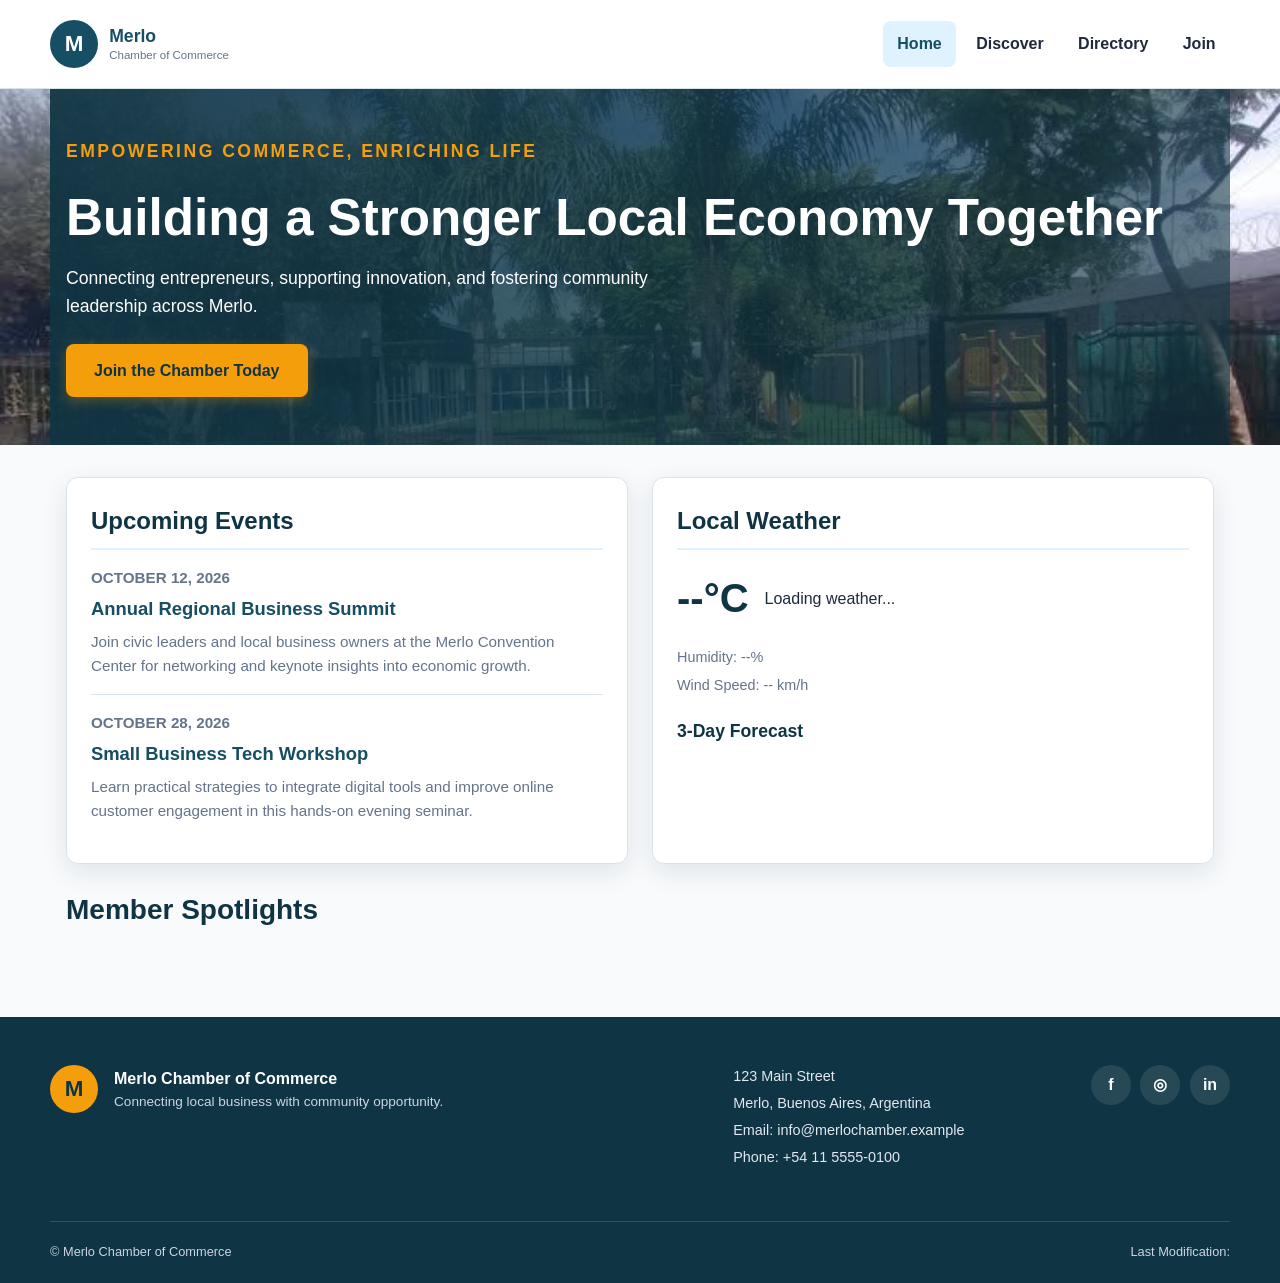
==== chamber/index.html @ 3660e8a4 "push" ====
<!DOCTYPE html>
<html lang="en">
<head>
    <meta charset="UTF-8">
    <meta name="viewport" content="width=device-width, initial-scale=1.0">

    <title>Home | Merlo Chamber of Commerce</title>
    <meta name="description" content="Welcome to the Merlo Chamber of Commerce. Explore local businesses, upcoming community events, current weather forecasts, and featured member spotlights.">
    <meta name="author" content="Tomas Lo Giudice">

    <meta property="og:title" content="Home | Merlo Chamber of Commerce">
    <meta property="og:description" content="Discover opportunities, connect with local businesses, and grow with the Merlo Chamber of Commerce.">
    <meta property="og:image" content="https://Tomas-Git20.github.io/wdd231/chamber/images/merlo-chamber-social.jpg">
    <meta property="og:url" content="https://example.com/chamber/index.html">
    <meta property="og:type" content="website">

    <link rel="icon" href="images/favicon.svg" type="image/svg+xml">

    <link rel="preconnect" href="https://fonts.googleapis.com">
    <link rel="preconnect" href="https://fonts.gstatic.com" crossorigin>
    <link href="https://fonts.googleapis.com/css2?family=Roboto:wght@400;500;700&display=swap" rel="stylesheet">

    <link rel="stylesheet" href="styles/normalize.css">
    <link rel="stylesheet" href="styles/small.css">
    <link rel="stylesheet" href="styles/larger.css">

    <script src="scripts/main.js" defer></script>
</head>

<body>
    <header class="site-header">
        <div class="header-container">
            <a class="brand" href="index.html" aria-label="Merlo Chamber of Commerce home">
                <span class="brand-mark">M</span>
                <span class="brand-text">
                    <strong>Merlo</strong>
                    <small>Chamber of Commerce</small>
                </span>
            </a>

            <button class="menu-button" id="menu-button" type="button"
                    aria-label="Open navigation menu"
                    aria-expanded="false"
                    aria-controls="primary-navigation">
                <span>☰</span>
            </button>

            <nav class="primary-navigation" id="primary-navigation" aria-label="Main navigation">
                <a class="active" href="index.html" aria-current="page">Home</a>
                <a href="discover.html">Discover</a>
                <a href="directory.html">Directory</a>
                <a href="join.html">Join</a>
            </nav>
        </div>
    </header>

    <main>
        <section class="hero-container">
            <div class="hero-image-wrapper">
                <img src="images/hero-large.jpg" 
                     srcset="images/hero-small.jpg 450w, images/hero-medium.jpg 800w, images/hero-large.jpg 1200w" 
                     sizes="100vw" 
                     alt="Aerial landscape view of Merlo community center" 
                     loading="eager" 
                     width="1200" 
                     height="600">
            </div>
            <div class="hero-overlay">
                <p class="eyebrow">Empowering Commerce, Enriching Life</p>
                <h1>Building a Stronger Local Economy Together</h1>
                <p>Connecting entrepreneurs, supporting innovation, and fostering community leadership across Merlo.</p>
                <a href="join.html" class="cta-button">Join the Chamber Today</a>
            </div>
        </section>

        <div class="home-grid">
            <section class="card events-section">
                <h2>Upcoming Events</h2>
                <div class="event-item">
                    <p class="event-date">October 12, 2026</p>
                    <h3>Annual Regional Business Summit</h3>
                    <p>Join civic leaders and local business owners at the Merlo Convention Center for networking and keynote insights into economic growth.</p>
                </div>
                <hr>
                <div class="event-item">
                    <p class="event-date">October 28, 2026</p>
                    <h3>Small Business Tech Workshop</h3>
                    <p>Learn practical strategies to integrate digital tools and improve online customer engagement in this hands-on evening seminar.</p>
                </div>
            </section>

            <section class="card weather-section">
                <h2>Local Weather</h2>
                <div id="weather-card-content" class="weather-content">
                    <div class="current-weather">
                        <span class="weather-temp" id="current-temp">--°C</span>
                        <div class="weather-icon-wrapper">
                            <img id="weather-icon" src="" alt="Weather condition icon" style="display:none;">
                            <span id="weather-description">Loading weather...</span>
                        </div>
                    </div>
                    <div class="weather-details">
                        <p>Humidity: <span id="humidity">--</span>%</p>
                        <p>Wind Speed: <span id="wind-speed">--</span> km/h</p>
                    </div>
                    <h3>3-Day Forecast</h3>
                    <div class="forecast-container" id="forecast-container">
                    </div>
                </div>
            </section>

            <section class="spotlights-section">
                <h2>Member Spotlights</h2>
                <div class="spotlights-grid" id="spotlights-grid">
                </div>
            </section>
        </div>
    </main>

    <footer class="site-footer">
        <div class="footer-container">
            <div class="footer-brand">
                <div class="footer-logo">M</div>
                <div>
                    <h2>Merlo Chamber of Commerce</h2>
                    <p>Connecting local business with community opportunity.</p>
                </div>
            </div>

            <div class="footer-contact">
                <p>123 Main Street</p>
                <p>Merlo, Buenos Aires, Argentina</p>
                <p>Email: info@merlochamber.example</p>
                <p>Phone: +54 11 5555-0100</p>
            </div>

            <div class="social-links" aria-label="Social media links">
                <a href="#" aria-label="Facebook">f</a>
                <a href="#" aria-label="Instagram">◎</a>
                <a href="#" aria-label="LinkedIn">in</a>
            </div>
        </div>

        <div class="footer-bottom">
            <p>
                &copy; <span id="current-year"></span>
                Merlo Chamber of Commerce
            </p>
            <p>
                Last Modification:
                <span id="last-modified"></span>
            </p>
        </div>
    </footer>
</body>
</html>
---- chamber/styles/small.css ----
/* =========================================================
   Merlo Chamber of Commerce
   Small-screen styles
   ========================================================= */

:root {
    --primary: #164e63;
    --primary-dark: #0f3443;
    --secondary: #f59e0b;
    --secondary-dark: #c77700;
    --accent: #e0f2fe;
    --background: #f8fafc;
    --surface: #ffffff;
    --text: #1e293b;
    --muted: #64748b;
    --border: #dbe3ea;
    --success: #166534;
    --shadow: 0 8px 24px rgba(15, 52, 67, 0.10);
    --radius: 12px;
    --max-width: 1180px;
}

/* ---------- Base ---------- */

body {
    background: var(--background);
    color: var(--text);
    font-family: Arial, Helvetica, sans-serif;
    font-size: 16px;
    line-height: 1.6;
}

a {
    text-decoration: none;
}

a:focus-visible,
button:focus-visible {
    outline: 3px solid var(--secondary);
    outline-offset: 3px;
}

/* ---------- Header ---------- */

.site-header {
    background: var(--surface);
    border-bottom: 1px solid var(--border);
    position: relative;
    z-index: 10;
}

.header-container {
    align-items: center;
    display: flex;
    justify-content: space-between;
    margin: 0 auto;
    max-width: var(--max-width);
    min-height: 76px;
    padding: 0 1rem;
}

.brand {
    align-items: center;
    color: var(--primary);
    display: flex;
    gap: 0.7rem;
}

.brand-mark {
    align-items: center;
    background: var(--primary);
    border-radius: 50%;
    color: white;
    display: flex;
    font-size: 1.4rem;
    font-weight: 700;
    height: 48px;
    justify-content: center;
    width: 48px;
}

.brand-text {
    display: flex;
    flex-direction: column;
    line-height: 1.15;
}

.brand-text strong {
    font-size: 1.1rem;
}

.brand-text small {
    color: var(--muted);
    font-size: 0.72rem;
    margin-top: 0.2rem;
}

.menu-button {
    background: transparent;
    border: 0;
    color: var(--primary);
    font-size: 1.8rem;
    padding: 0.4rem;
}

.primary-navigation {
    background: var(--surface);
    display: none;
    left: 0;
    padding: 1rem;
    position: absolute;
    top: 76px;
    width: 100%;
}

.primary-navigation.open {
    display: flex;
    flex-direction: column;
}

.primary-navigation a {
    border-radius: 8px;
    color: var(--text);
    font-weight: 700;
    padding: 0.75rem 1rem;
}

.primary-navigation a:hover,
.primary-navigation a.active {
    background: var(--accent);
    color: var(--primary);
}

/* ---------- Hero ---------- */

.page-hero {
    align-items: center;
    background:
        linear-gradient(
            rgba(15, 52, 67, 0.88),
            rgba(22, 78, 99, 0.88)
        ),
        url("../images/merlo-chamber-social.jpg") center / cover;
    color: white;
    display: flex;
    min-height: 300px;
    padding: 3rem 1rem;
}

.hero-content {
    margin: 0 auto;
    max-width: var(--max-width);
    width: 100%;
}

.eyebrow {
    color: var(--secondary);
    font-size: 0.8rem;
    font-weight: 800;
    letter-spacing: 0.14em;
    margin-bottom: 0.5rem;
    text-transform: uppercase;
}

.page-hero h1 {
    font-size: clamp(2.2rem, 9vw, 4rem);
    line-height: 1.05;
    margin-bottom: 1rem;
}

.page-hero p:last-child {
    font-size: 1.05rem;
    max-width: 600px;
}

/* ---------- Directory ---------- */

.directory-section {
    margin: 0 auto;
    max-width: var(--max-width);
    padding: 3rem 1rem 4rem;
}

.section-heading {
    margin-bottom: 2rem;
}

.section-heading h2 {
    color: var(--primary-dark);
    font-size: 2rem;
    line-height: 1.2;
    margin-bottom: 0.5rem;
}

.section-heading p:last-child {
    color: var(--muted);
}

.view-controls {
    display: flex;
    gap: 0.5rem;
    margin-top: 1.5rem;
}

.view-button {
    align-items: center;
    background: var(--surface);
    border: 2px solid var(--border);
    border-radius: 8px;
    color: var(--primary);
    display: flex;
    font-weight: 700;
    gap: 0.4rem;
    padding: 0.65rem 1rem;
}

.view-button:hover,
.view-button.active {
    background: var(--primary);
    border-color: var(--primary);
    color: white;
}

.directory-status {
    color: var(--muted);
    margin-bottom: 1.25rem;
}

.directory-status.error {
    color: #b91c1c;
}

/* ---------- Member Grid ---------- */

.member-grid {
    display: grid;
    gap: 1.25rem;
    grid-template-columns: 1fr;
}

.member-card {
    background: var(--surface);
    border: 1px solid var(--border);
    border-radius: var(--radius);
    box-shadow: var(--shadow);
    overflow: hidden;
    transition: box-shadow 0.2s ease, transform 0.2s ease;
}

.member-card:hover {
    box-shadow: 0 12px 30px rgba(15, 52, 67, 0.16);
    transform: translateY(-3px);
}

.member-image {
    background: #e2e8f0;
    height: 190px;
    object-fit: cover;
    width: 100%;
}

.member-content {
    padding: 1.25rem;
}

.member-level {
    background: var(--accent);
    border-radius: 999px;
    color: var(--primary);
    display: inline-block;
    font-size: 0.72rem;
    font-weight: 800;
    margin-bottom: 0.75rem;
    padding: 0.3rem 0.7rem;
    text-transform: uppercase;
}

.member-level.gold {
    background: #fef3c7;
    color: #92400e;
}

.member-level.silver {
    background: #e2e8f0;
    color: #475569;
}

.member-level.member {
    background: #dcfce7;
    color: var(--success);
}

.member-card h3 {
    color: var(--primary-dark);
    font-size: 1.3rem;
    line-height: 1.25;
    margin-bottom: 0.75rem;
}

.member-description {
    color: var(--muted);
    font-size: 0.94rem;
    margin-bottom: 1rem;
}

.member-details {
    border-top: 1px solid var(--border);
    padding-top: 1rem;
}

.member-details p {
    font-size: 0.9rem;
    margin-bottom: 0.4rem;
}

.member-details strong {
    color: var(--primary-dark);
}

.member-details a {
    color: var(--primary);
    font-weight: 700;
    overflow-wrap: anywhere;
}

.member-details a:hover {
    color: var(--secondary-dark);
    text-decoration: underline;
}

/* ---------- List View ---------- */

.member-grid.list-view {
    display: flex;
    flex-direction: column;
    gap: 0.75rem;
}

.list-view .member-card {
    display: grid;
    grid-template-columns: 1fr;
}

.list-view .member-image {
    display: none;
}

.list-view .member-content {
    padding: 1rem 1.25rem;
}

.list-view .member-description {
    margin-bottom: 0.6rem;
}

.list-view .member-details {
    align-items: center;
    display: flex;
    flex-wrap: wrap;
    gap: 0.5rem 1.5rem;
}

.list-view .member-details p {
    margin: 0;
}

/* ---------- Index/Home Specific Components ---------- */

/* Dynamic Hero Container using img tag */
.hero-container {
    position: relative;
    width: 100%;
    min-height: 350px;
    display: flex;
    align-items: center;
    overflow: hidden;
    background: var(--primary-dark);
}

.hero-image-wrapper {
    position: absolute;
    top: 0;
    left: 0;
    width: 100%;
    height: 100%;
    z-index: 1;
}

.hero-image-wrapper img {
    width: 100%;
    height: 100%;
    object-fit: cover;
    display: block;
}

.hero-overlay {
    position: relative;
    z-index: 2;
    width: 100%;
    max-width: var(--max-width);
    margin: 0 auto;
    padding: 3rem 1rem;
    color: white;
    background: linear-gradient(90deg, rgba(15, 52, 67, 0.92) 0%, rgba(15, 52, 67, 0.6) 100%);
}

.hero-overlay h1 {
    font-size: clamp(2rem, 5vw, 3.2rem);
    line-height: 1.15;
    margin-bottom: 1rem;
}

.hero-overlay p {
    font-size: 1.1rem;
    max-width: 600px;
    margin-bottom: 1.5rem;
}

.cta-button {
    display: inline-block;
    background: var(--secondary);
    color: var(--primary-dark);
    font-weight: 700;
    padding: 0.85rem 1.75rem;
    border-radius: 8px;
    box-shadow: 0 4px 12px rgba(245, 158, 11, 0.3);
    transition: background 0.2s ease, transform 0.2s ease;
}

.cta-button:hover {
    background: var(--secondary-dark);
    color: white;
    transform: translateY(-2px);
}

/* Main Layout Grid for Home Page */
.home-grid {
    display: grid;
    grid-template-columns: 1fr;
    gap: 1.5rem;
    max-width: var(--max-width);
    margin: 2rem auto 4rem;
    padding: 0 1rem;
}

.card {
    background: var(--surface);
    border: 1px solid var(--border);
    border-radius: var(--radius);
    padding: 1.5rem;
    box-shadow: var(--shadow);
}

.card h2 {
    color: var(--primary-dark);
    font-size: 1.5rem;
    border-bottom: 2px solid var(--accent);
    padding-bottom: 0.5rem;
    margin-bottom: 1rem;
}

/* Events Section */
.event-item {
    margin-bottom: 1rem;
}

.event-date {
    color: var(--secondary-dark);
    font-weight: 700;
    font-size: 0.85rem;
    text-transform: uppercase;
}

.event-item h3 {
    color: var(--primary);
    font-size: 1.15rem;
    margin: 0.2rem 0 0.4rem;
}

.event-item p {
    color: var(--muted);
    font-size: 0.95rem;
}

.events-section hr {
    border: 0;
    border-top: 1px solid var(--border);
    margin: 1rem 0;
}

/* Weather Section */
.current-weather {
    display: flex;
    align-items: center;
    gap: 1rem;
    margin-bottom: 1rem;
}

.weather-temp {
    font-size: 2.5rem;
    font-weight: 700;
    color: var(--primary-dark);
}

.weather-icon-wrapper {
    display: flex;
    align-items: center;
    gap: 0.5rem;
}

.weather-icon-wrapper img {
    width: 50px;
    height: 50px;
}

.weather-details p {
    font-size: 0.9rem;
    color: var(--muted);
    margin-bottom: 0.25rem;
}

.weather-section h3 {
    font-size: 1.1rem;
    color: var(--primary-dark);
    margin: 1.25rem 0 0.75rem;
}

.forecast-container {
    display: grid;
    grid-template-columns: repeat(3, 1fr);
    gap: 0.75rem;
    text-align: center;
}

.forecast-item {
    background: var(--background);
    border: 1px solid var(--border);
    border-radius: 8px;
    padding: 0.5rem;
}

.forecast-day {
    font-size: 0.8rem;
    color: var(--primary);
}

.forecast-item img {
    width: 40px;
    height: 40px;
    margin: 0 auto;
    display: block;
}

.forecast-temp {
    font-weight: 700;
    color: var(--text);
    font-size: 0.95rem;
}

/* Member Spotlights Section */
.spotlights-section {
    grid-column: 1 / -1;
}

.spotlights-section h2 {
    color: var(--primary-dark);
    font-size: 1.75rem;
    margin-bottom: 1.25rem;
}

.spotlights-grid {
    display: grid;
    grid-template-columns: 1fr;
    gap: 1.25rem;
}

.spotlight-card {
    background: var(--surface);
    border: 1px solid var(--border);
    border-radius: var(--radius);
    padding: 1.5rem;
    box-shadow: var(--shadow);
    display: flex;
    flex-direction: column;
    justify-content: space-between;
    position: relative;
}

.spotlight-card.gold {
    border-top: 4px solid #f59e0b;
}

.spotlight-card.silver {
    border-top: 4px solid #94a3b8;
}

.spotlight-header {
    display: flex;
    flex-direction: column;
    align-items: flex-start;
    gap: 0.5rem;
    margin-bottom: 1rem;
}

.spotlight-logo {
    max-height: 60px;
    max-width: 140px;
    object-fit: contain;
    margin-bottom: 0.5rem;
}

.spotlight-header h3 {
    color: var(--primary-dark);
    font-size: 1.25rem;
}

.membership-badge {
    display: inline-block;
    padding: 0.2rem 0.6rem;
    border-radius: 999px;
    font-size: 0.7rem;
    font-weight: 800;
    text-transform: uppercase;
}

.spotlight-card.gold .membership-badge {
    background: #fef3c7;
    color: #92400e;
}

.spotlight-card.silver .membership-badge {
    background: #e2e8f0;
    color: #475569;
}

.spotlight-details p {
    font-size: 0.9rem;
    margin-bottom: 0.3rem;
    color: var(--muted);
}

.spotlight-details strong {
    color: var(--text);
}

.spotlight-details a {
    color: var(--primary);
    font-weight: 700;
}

.spotlight-details a:hover {
    color: var(--secondary-dark);
    text-decoration: underline;
}

/* Responsive Media Queries for Home Page */
@media (min-width: 768px) {
    .home-grid {
        grid-template-columns: 1fr 1fr;
    }

    .spotlights-grid {
        grid-template-columns: repeat(auto-fit, minmax(280px, 1fr));
    }
}

/* ---------- Footer ---------- */

.site-footer {
    background: var(--primary-dark);
    color: #e2e8f0;
}

.footer-container {
    display: grid;
    gap: 2rem;
    margin: 0 auto;
    max-width: var(--max-width);
    padding: 2.5rem 1rem;
}

.footer-brand {
    align-items: center;
    display: flex;
    gap: 1rem;
}

.footer-logo {
    align-items: center;
    background: var(--secondary);
    border-radius: 50%;
    color: var(--primary-dark);
    display: flex;
    font-size: 1.4rem;
    font-weight: 900;
    height: 48px;
    justify-content: center;
    width: 48px;
}

.footer-brand h2 {
    color: white;
    font-size: 1rem;
}

.footer-brand p {
    color: #cbd5e1;
    font-size: 0.85rem;
}

.footer-contact {
    font-size: 0.9rem;
}

.footer-contact p {
    margin-bottom: 0.25rem;
}

.social-links {
    display: flex;
    gap: 0.6rem;
}

.social-links a {
    align-items: center;
    background: rgba(255, 255, 255, 0.1);
    border-radius: 50%;
    color: white;
    display: flex;
    font-weight: 800;
    height: 40px;
    justify-content: center;
    transition: background 0.2s ease;
    width: 40px;
}

.social-links a:hover {
    background: var(--secondary);
    color: var(--primary-dark);
}

.footer-bottom {
    border-top: 1px solid rgba(255, 255, 255, 0.15);
    display: flex;
    flex-direction: column;
    gap: 0.3rem;
    margin: 0 auto;
    max-width: var(--max-width);
    padding: 1.25rem 1rem;
}

.footer-bottom p {
    color: #cbd5e1;
    font-size: 0.8rem;
}

/* ---------- Reduced Motion ---------- */

@media (prefers-reduced-motion: reduce) {
    *,
    *::before,
    *::after {
        scroll-behavior: auto !important;
        transition: none !important;
    }
}
---- chamber/styles/larger.css ----
/* =========================================================
   Merlo Chamber of Commerce
   Larger-screen styles
   ========================================================= */

@media screen and (min-width: 700px) {

    /* ---------- Header ---------- */

    .header-container {
        min-height: 88px;
        padding: 0 1.5rem;
    }

    .menu-button {
        display: none;
    }

    .primary-navigation {
        align-items: center;
        background: transparent;
        display: flex;
        gap: 0.35rem;
        padding: 0;
        position: static;
        width: auto;
    }

    .primary-navigation a {
        padding: 0.65rem 0.9rem;
    }

    /* ---------- Hero ---------- */

    .page-hero {
        min-height: 380px;
        padding: 4rem 1.5rem;
    }

    /* ---------- Directory ---------- */

    .directory-section {
        padding: 4.5rem 1.5rem 5rem;
    }

    .section-heading {
        align-items: end;
        display: flex;
        justify-content: space-between;
        gap: 2rem;
    }

    .view-controls {
        margin-top: 0;
        flex-shrink: 0;
    }

    .member-grid {
        grid-template-columns: repeat(2, minmax(0, 1fr));
    }

    /* ---------- Footer ---------- */

    .footer-container {
        align-items: start;
        grid-template-columns: 2fr 1fr auto;
        padding: 3rem 1.5rem;
    }

    .footer-bottom {
        flex-direction: row;
        justify-content: space-between;
        padding: 1.25rem 1.5rem;
    }
}

@media screen and (min-width: 1000px) {

    .header-container {
        padding: 0;
    }

    .page-hero {
        min-height: 420px;
    }

    .directory-section {
        padding-left: 0;
        padding-right: 0;
    }

    .member-grid {
        grid-template-columns: repeat(3, minmax(0, 1fr));
    }

    .list-view .member-card {
        grid-template-columns: 1fr;
    }

    .footer-container,
    .footer-bottom {
        padding-left: 0;
        padding-right: 0;
    }
}
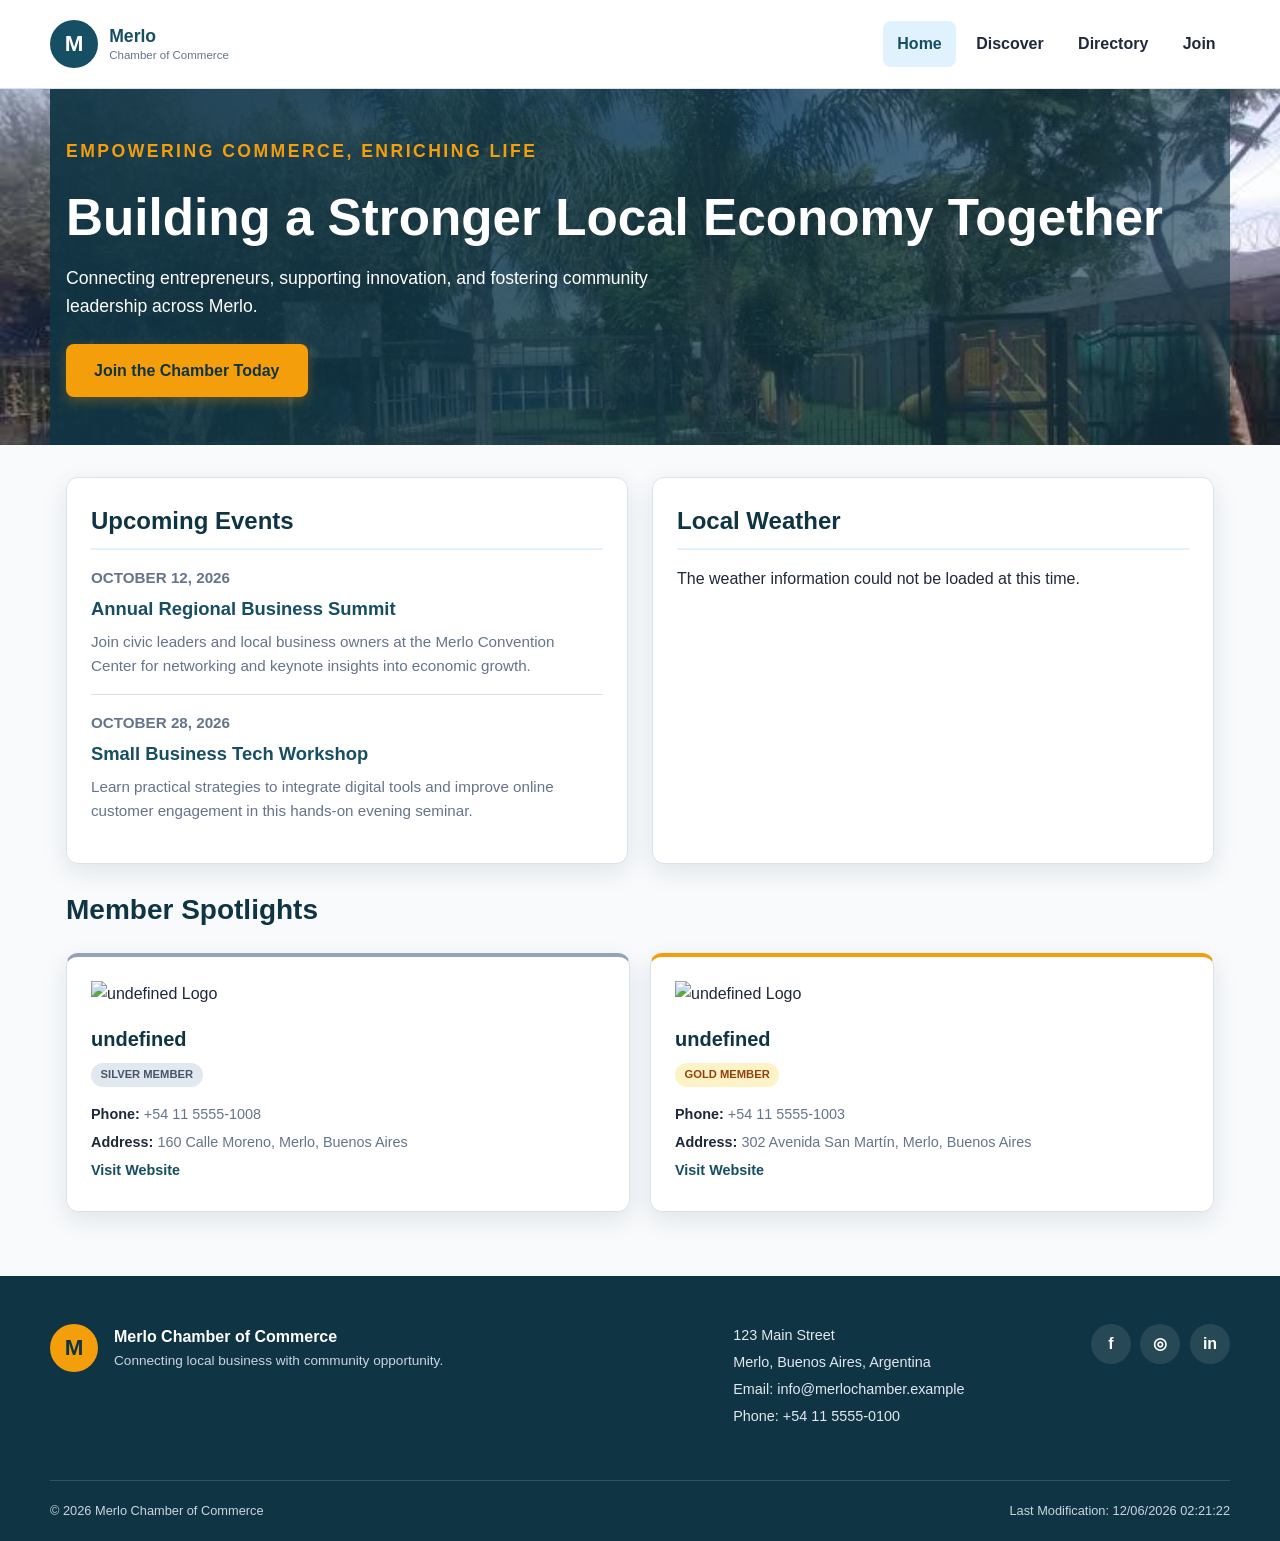
==== commit 3f2afdcb: "push" ====
--- a/chamber/index.html
+++ b/chamber/index.html
@@ -94,9 +94,9 @@
                 <div id="weather-card-content" class="weather-content">
                     <div class="current-weather">
                         <span class="weather-temp" id="current-temp">--°C</span>
-                        <div class="weather-icon-wrapper">
-                            <img id="weather-icon" src="" alt="Weather condition icon" style="display:none;">
-                            <span id="weather-description">Loading weather...</span>
+                            <div class="weather-icon-wrapper">
+                            <img id="weather-icon" class="weather-icon hidden" src="" alt="Weather condition icon">
+                        <span id="weather-description">Loading weather...</span>
                         </div>
                     </div>
                     <div class="weather-details">
--- a/chamber/styles/small.css
+++ b/chamber/styles/small.css
@@ -763,4 +763,12 @@
         scroll-behavior: auto !important;
         transition: none !important;
     }
+}
+
+.weather-icon.hidden {
+    display: none;
+}
+
+.weather-icon.visible {
+    display: inline-block;
 }
